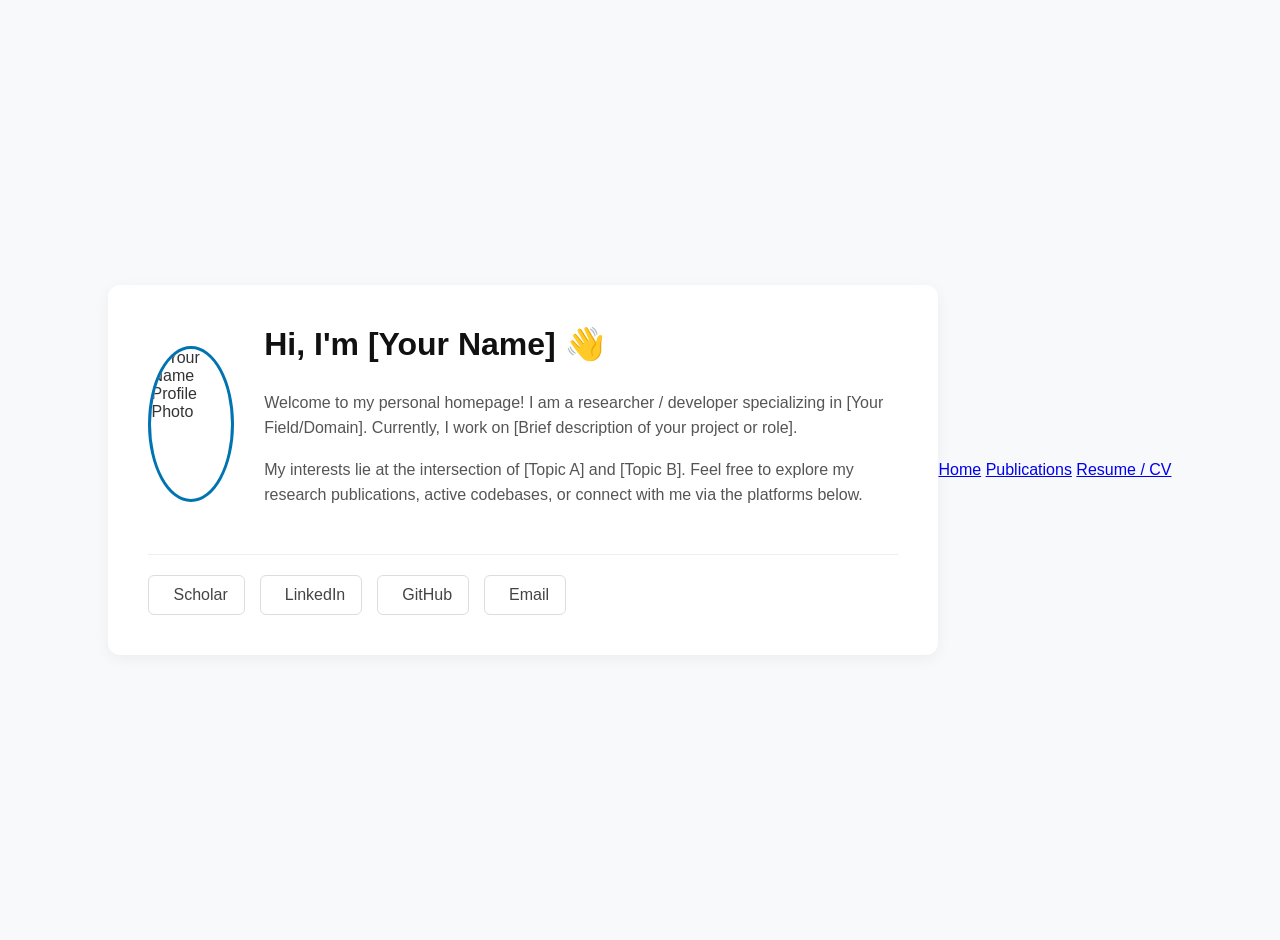
==== index.html @ 700766aa "index.html" ====
<!DOCTYPE html>
<html lang="en">
<head>
    <meta charset="UTF-8">
    <meta name="viewport" content="width=device-width, initial-scale=1.0">
    <title>Your Name - Home</title>
    <link rel="stylesheet" href="style.css">
    <!-- Font Awesome for modern social icons -->
    <link rel="stylesheet" href="https://cloudflare.com">
</head>
<body>

    <main class="profile-container">
        <!-- Profile Header: Photo and About Me Info -->
        <header class="profile-header">
            <img src="profile.jpg" alt="Your Name Profile Photo" class="profile-photo">
            
            <section class="about-me">
                <h1>Hi, I'm [Your Name] 👋</h1>
                <p>Welcome to my personal homepage! I am a researcher / developer specializing in [Your Field/Domain]. Currently, I work on [Brief description of your project or role].</p>
                <p>My interests lie at the intersection of [Topic A] and [Topic B]. Feel free to explore my research publications, active codebases, or connect with me via the platforms below.</p>
            </section>
        </header>

        <!-- Dynamic Icon Links -->
        <footer class="profile-links">
            <a href="https://google.com" target="_blank" rel="noopener" aria-label="Google Scholar">
                <i class="fa-solid fa-graduation-cap"></i> Scholar
            </a>
            <a href="https://linkedin.com" target="_blank" rel="noopener" aria-label="LinkedIn">
                <i class="fa-brands fa-linkedin"></i> LinkedIn
            </a>
            <a href="https://github.com" target="_blank" rel="noopener" aria-label="GitHub">
                <i class="fa-brands fa-github"></i> GitHub
            </a>
            <a href="mailto:your.email@example.com" aria-label="Email">
                <i class="fa-solid fa-envelope"></i> Email
            </a>
        </footer>
    </main>

</body>
    <nav class="navbar">
    <a href="index.html">Home</a>
    <a href="publications.html">Publications</a>
    <a href="resume.html">Resume / CV</a>
</nav>
</html>
---- style.css ----
/* Base Page Setup */
body {
    font-family: -apple-system, BlinkMacSystemFont, "Segoe UI", Roboto, sans-serif;
    background-color: #f8f9fa;
    color: #333;
    display: flex;
    justify-content: center;
    align-items: center;
    min-height: 100vh;
    margin: 0;
    padding: 20px;
}

/* Card Container */
.profile-container {
    background: #ffffff;
    max-width: 750px;
    width: 100%;
    padding: 40px;
    border-radius: 12px;
    box-shadow: 0 4px 15px rgba(0, 0, 0, 0.05);
}

/* Responsive Layout: Photo next to text */
.profile-header {
    display: flex;
    gap: 30px;
    align-items: center;
    margin-bottom: 30px;
}

/* Circular Profile Photo */
.profile-photo {
    width: 150px;
    height: 150px;
    border-radius: 50%;
    object-fit: cover;
    border: 3px solid #0073b1;
}

/* Text Formatting */
.about-me h1 {
    margin-top: 0;
    font-size: 2rem;
    color: #111;
}

.about-me p {
    line-height: 1.6;
    color: #555;
}

/* Link Row Layout */
.profile-links {
    display: flex;
    flex-wrap: wrap;
    gap: 15px;
    border-top: 1px solid #eee;
    padding-top: 20px;
}

/* Stylized Button-like Links */
.profile-links a {
    display: inline-flex;
    align-items: center;
    gap: 8px;
    text-decoration: none;
    color: #444;
    font-weight: 500;
    padding: 10px 16px;
    border: 1px solid #ddd;
    border-radius: 6px;
    transition: all 0.2s ease-in-out;
}

/* Hover States */
.profile-links a:hover {
    background-color: #f0f0f0;
    border-color: #bbb;
    transform: translateY(-2px);
}

/* Responsive adjustments for mobile screens */
@media (max-width: 600px) {
    .profile-header {
        flex-direction: column;
        text-align: center;
    }
    .profile-links {
        justify-content: center;
    }
}
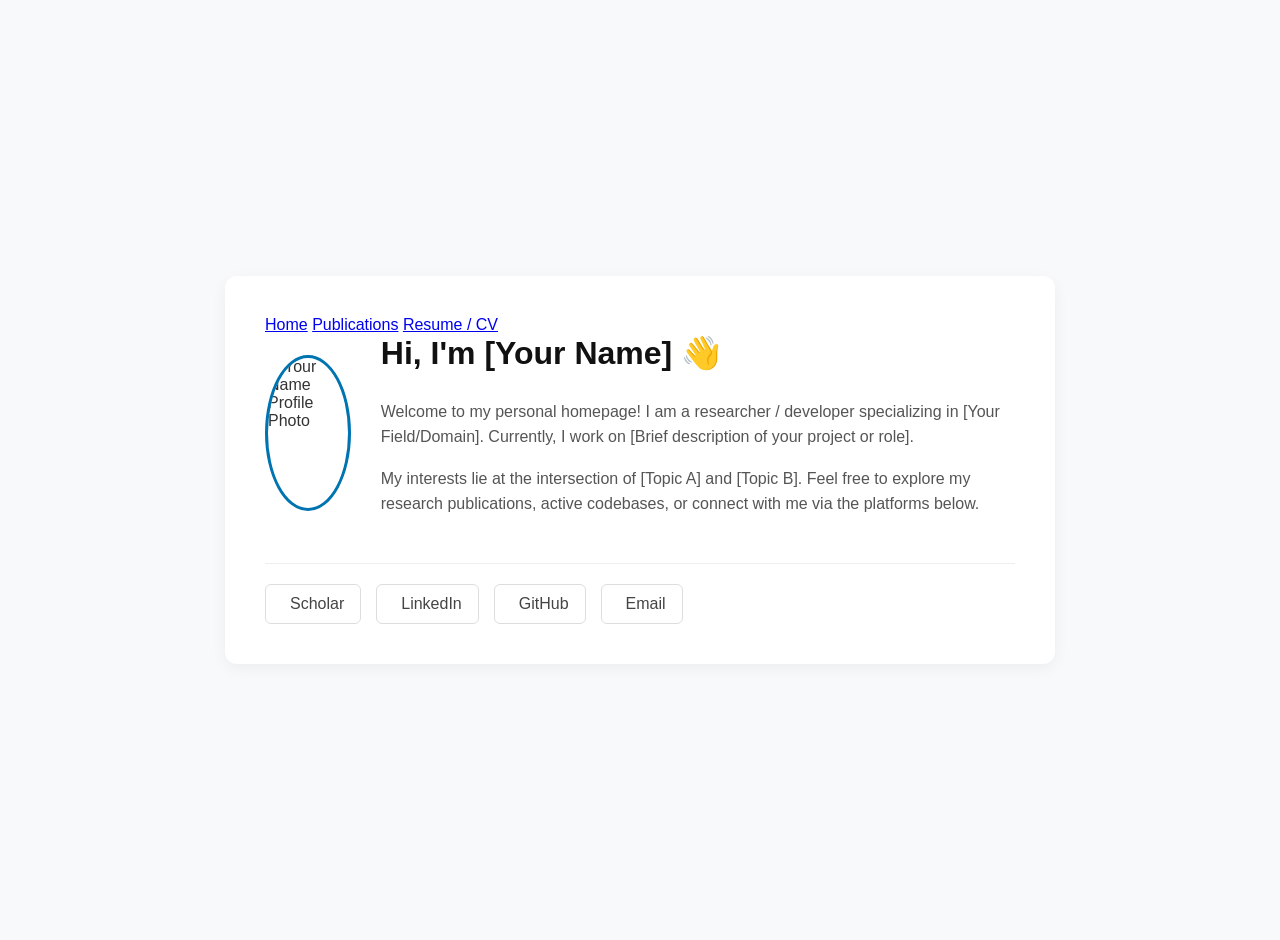
==== commit af5c5698: "index.html" ====
--- a/index.html
+++ b/index.html
@@ -11,6 +11,11 @@
 <body>
 
     <main class="profile-container">
+        <nav class="navbar">
+            <a href="index.html" class="active">Home</a>
+            <a href="publications.html">Publications</a>
+            <a href="resume.html">Resume / CV</a>
+        </nav>
         <!-- Profile Header: Photo and About Me Info -->
         <header class="profile-header">
             <img src="profile.jpg" alt="Your Name Profile Photo" class="profile-photo">
@@ -40,9 +45,4 @@
     </main>
 
 </body>
-    <nav class="navbar">
-    <a href="index.html">Home</a>
-    <a href="publications.html">Publications</a>
-    <a href="resume.html">Resume / CV</a>
-</nav>
 </html>
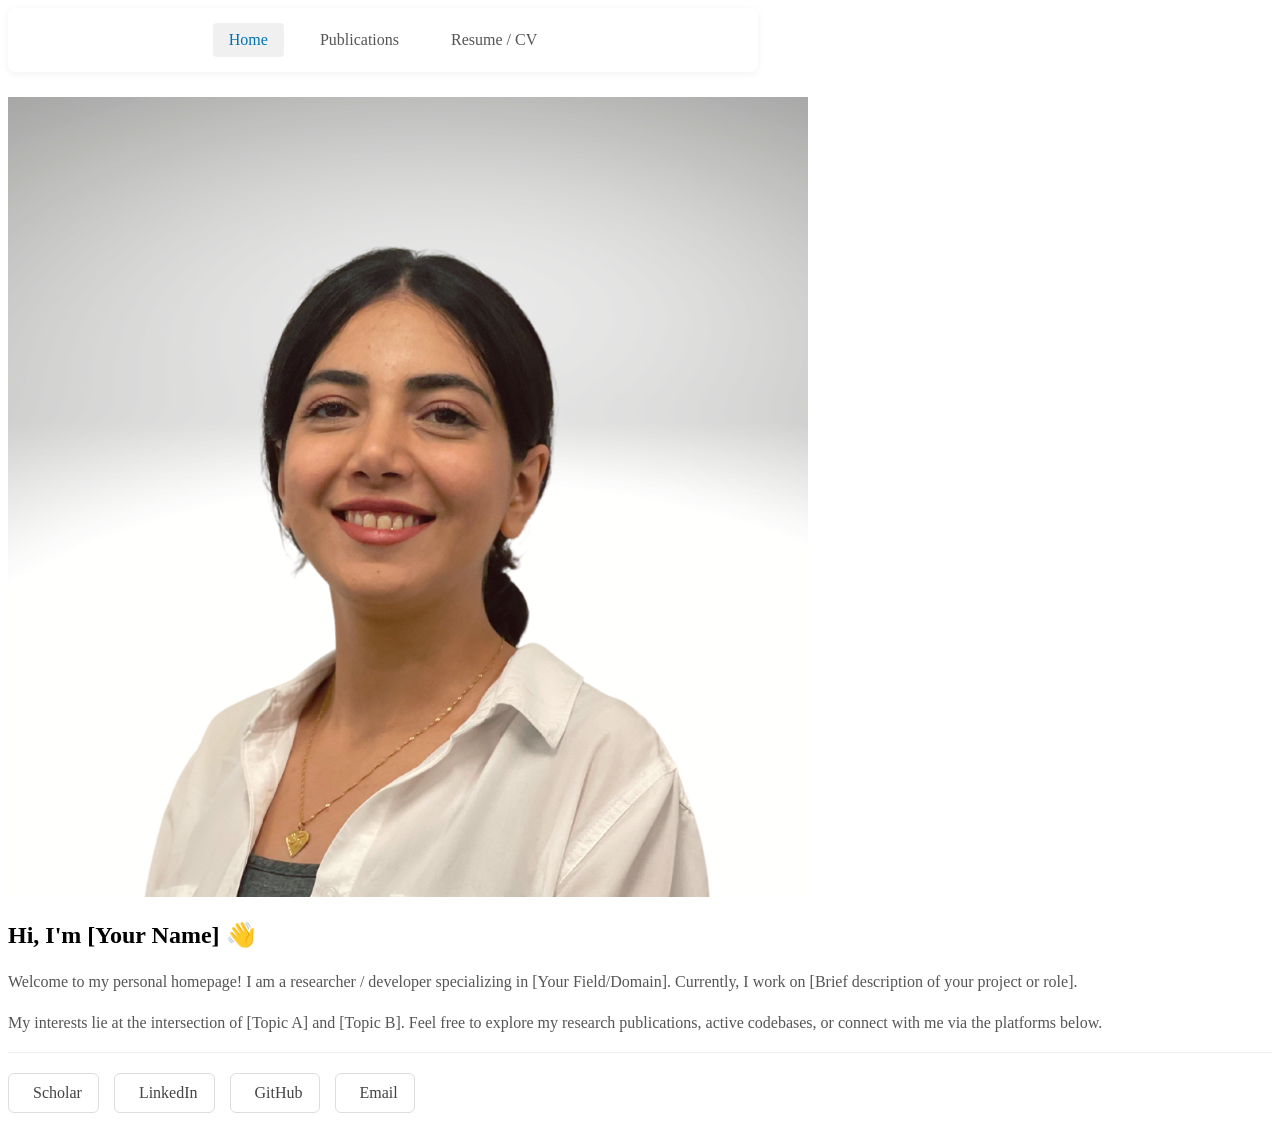
==== commit 08ce5233: "index.html" ====
--- a/index.html
+++ b/index.html
@@ -18,7 +18,7 @@
         </nav>
         <!-- Profile Header: Photo and About Me Info -->
         <header class="profile-header">
-            <img src="profile.jpg" alt="Your Name Profile Photo" class="profile-photo">
+            <img src="assets/headshot.png" alt="Your Name Profile Photo" class="profile-photo">
             
             <section class="about-me">
                 <h1>Hi, I'm [Your Name] 👋</h1>
--- a/style.css
+++ b/style.css
@@ -1,39 +1,103 @@
-/* Base Page Setup */
-body {
-    font-family: -apple-system, BlinkMacSystemFont, "Segoe UI", Roboto, sans-serif;
-    background-color: #f8f9fa;
-    color: #333;
+/* Navigation Bar Styling */
+.navbar {
     display: flex;
     justify-content: center;
-    align-items: center;
-    min-height: 100vh;
-    margin: 0;
-    padding: 20px;
+    gap: 20px;
+    background: #ffffff;
+    padding: 15px;
+    margin-bottom: 25px;
+    border-radius: 8px;
+    box-shadow: 0 2px 8px rgba(0, 0, 0, 0.05);
+    width: 100%;
+    max-width: 750px;
+    box-sizing: border-box;
 }
 
-/* Card Container */
-.profile-container {
-    background: #ffffff;
-    max-width: 750px;
-    width: 100%;
-    padding: 40px;
-    border-radius: 12px;
-    box-shadow: 0 4px 15px rgba(0, 0, 0, 0.05);
+.navbar a {
+    text-decoration: none;
+    color: #555;
+    font-weight: 500;
+    padding: 8px 16px;
+    border-radius: 4px;
+    transition: background 0.2s;
 }
 
-/* Responsive Layout: Photo next to text */
-.profile-header {
-    display: flex;
-    gap: 30px;
-    align-items: center;
-    margin-bottom: 30px;
+.navbar a:hover, .navbar a.active {
+    background-color: #f0f0f0;
+    color: #0073b1;
 }
 
-/* Circular Profile Photo */
-.profile-photo {
-    width: 150px;
-    height: 150px;
-    border-radius: 50%;
+/* Page Titles */
+.page-title {
+    margin-top: 0;
+    margin-bottom: 20px;
+    border-bottom: 2px solid #0073b1;
+    padding-bottom: 8px;
+    font-size: 1.8rem;
+}
+
+/* Publications List */
+.pub-list {
+    list-style: none;
+    padding: 0;
+}
+
+.pub-item {
+    margin-bottom: 25px;
+    padding-bottom: 15px;
+    border-bottom: 1px dashed #eee;
+}
+
+.pub-title {
+    font-weight: 600;
+    color: #111;
+    font-size: 1.1rem;
+    margin: 0 0 5px 0;
+}
+
+.pub-authors {
+    color: #555;
+    font-size: 0.95rem;
+    margin: 0 0 5px 0;
+}
+
+.pub-authors strong {
+    color: #000; /* Bold your own name */
+}
+
+.pub-venue {
+    font-style: italic;
+    color: #666;
+    font-size: 0.95rem;
+}
+
+.pub-links {
+    margin-top: 8px;
+}
+
+.pub-links a {
+    font-size: 0.85rem;
+    text-decoration: none;
+    color: #0073b1;
+    margin-right: 12px;
+    border: 1px solid #0073b1;
+    padding: 2px 8px;
+    border-radius: 4px;
+}
+
+.pub-links a:hover {
+    background: #0073b1;
+    color: #fff;
+}
+
+/* Resume/CV Viewer Wrapper */
+.resume-viewer {
+    width: 100%;
+    height: 600px;
+    border: 1px solid #ddd;
+    border-radius: 6px;
+    margin-top: 15px;
+}
     object-fit: cover;
     border: 3px solid #0073b1;
 }
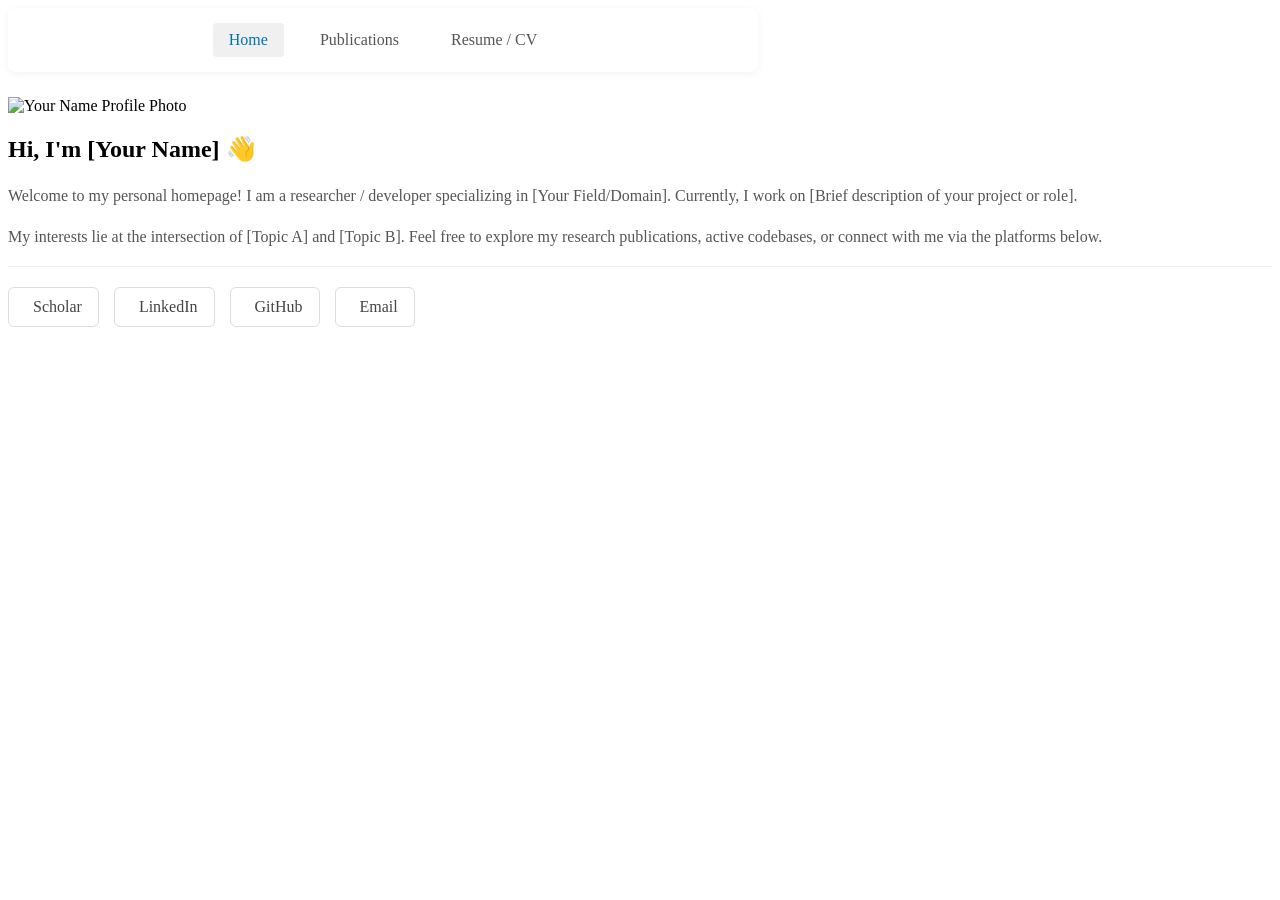
==== commit 4e2b396f: "index.html" ====
--- a/index.html
+++ b/index.html
@@ -11,23 +11,24 @@
 <body>
 
     <main class="profile-container">
+        <!-- Top Navigation -->
         <nav class="navbar">
             <a href="index.html" class="active">Home</a>
             <a href="publications.html">Publications</a>
             <a href="resume.html">Resume / CV</a>
         </nav>
-        <!-- Profile Header: Photo and About Me Info -->
-        <header class="profile-header">
-            <img src="assets/headshot.png" alt="Your Name Profile Photo" class="profile-photo">
-            
-            <section class="about-me">
-                <h1>Hi, I'm [Your Name] 👋</h1>
-                <p>Welcome to my personal homepage! I am a researcher / developer specializing in [Your Field/Domain]. Currently, I work on [Brief description of your project or role].</p>
-                <p>My interests lie at the intersection of [Topic A] and [Topic B]. Feel free to explore my research publications, active codebases, or connect with me via the platforms below.</p>
-            </section>
-        </header>
 
-        <!-- Dynamic Icon Links -->
+        <!-- Profile Photo (Small, circular, top-left aligned) -->
+        <img src="profile.jpg" alt="Your Name Profile Photo" class="profile-photo">
+        
+        <!-- About Me Section -->
+        <section class="about-me">
+            <h1>Hi, I'm [Your Name] 👋</h1>
+            <p>Welcome to my personal homepage! I am a researcher / developer specializing in [Your Field/Domain]. Currently, I work on [Brief description of your project or role].</p>
+            <p>My interests lie at the intersection of [Topic A] and [Topic B]. Feel free to explore my research publications, active codebases, or connect with me via the platforms below.</p>
+        </section>
+
+        <!-- Social & Academic Links -->
         <footer class="profile-links">
             <a href="https://google.com" target="_blank" rel="noopener" aria-label="Google Scholar">
                 <i class="fa-solid fa-graduation-cap"></i> Scholar
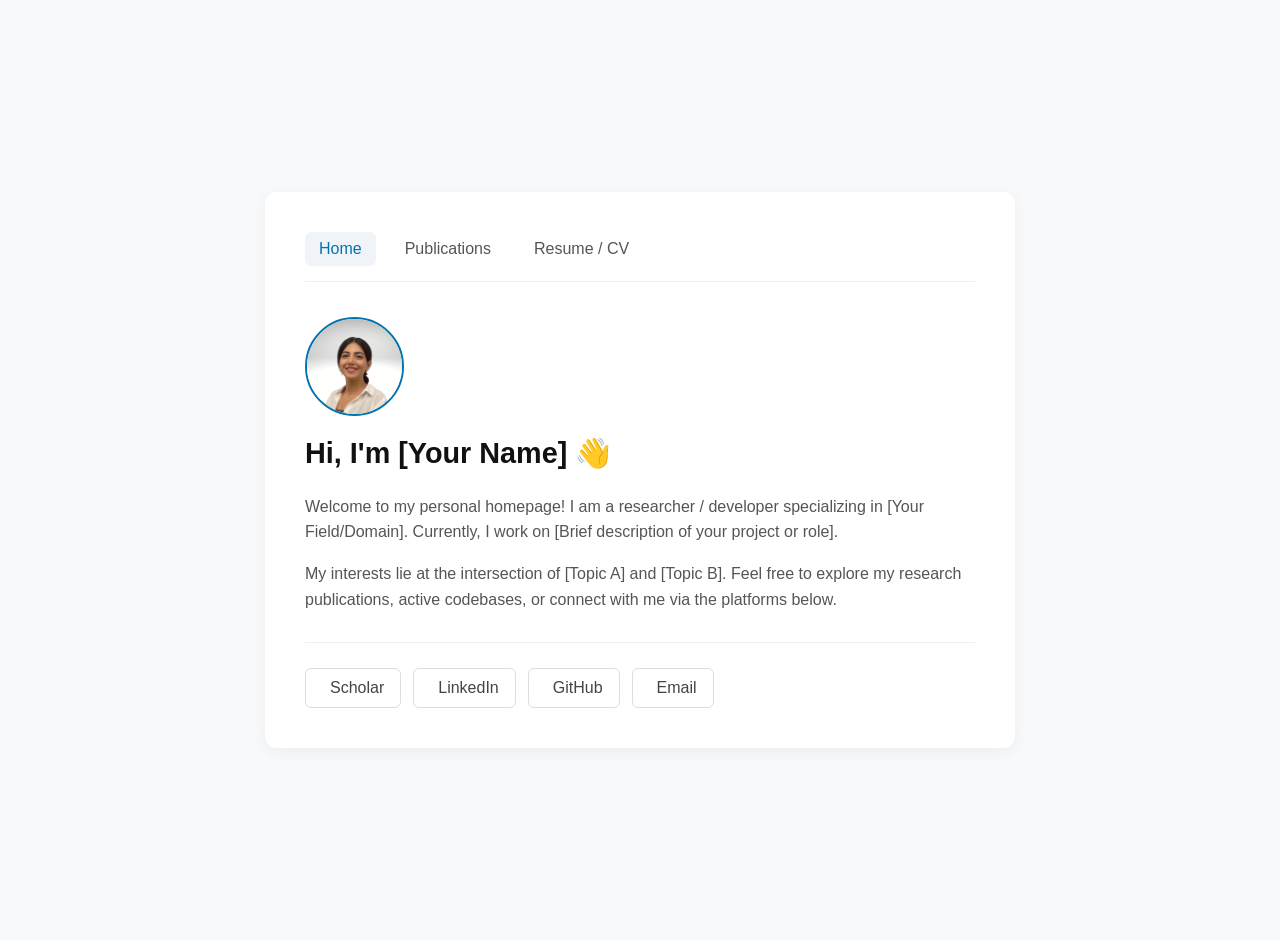
==== commit 055b3630: "index.html" ====
--- a/index.html
+++ b/index.html
@@ -19,7 +19,7 @@
         </nav>
 
         <!-- Profile Photo (Small, circular, top-left aligned) -->
-        <img src="profile.jpg" alt="Your Name Profile Photo" class="profile-photo">
+        <img src="assets/headshot.png" alt="Your Name Profile Photo" class="profile-photo">
         
         <!-- About Me Section -->
         <section class="about-me">
--- a/style.css
+++ b/style.css
@@ -1,111 +1,72 @@
-/* Navigation Bar Styling */
+/* Base Page Setup */
+body {
+    font-family: -apple-system, BlinkMacSystemFont, "Segoe UI", Roboto, sans-serif;
+    background-color: #f8f9fa;
+    color: #333;
+    display: flex;
+    justify-content: center;
+    align-items: center;
+    min-height: 100vh;
+    margin: 0;
+    padding: 20px;
+}
+
+/* Card Container */
+.profile-container {
+    background: #ffffff;
+    max-width: 750px;
+    width: 100%;
+    padding: 40px;
+    border-radius: 12px;
+    box-shadow: 0 4px 15px rgba(0, 0, 0, 0.05);
+    box-sizing: border-box;
+}
+
+/* Shared Navigation Bar Styling */
 .navbar {
     display: flex;
-    justify-content: center;
-    gap: 20px;
-    background: #ffffff;
-    padding: 15px;
-    margin-bottom: 25px;
-    border-radius: 8px;
-    box-shadow: 0 2px 8px rgba(0, 0, 0, 0.05);
-    width: 100%;
-    max-width: 750px;
-    box-sizing: border-box;
+    justify-content: flex-start; /* Aligns menu links to the left */
+    gap: 15px;
+    margin-bottom: 35px;
+    border-bottom: 1px solid #eee;
+    padding-bottom: 15px;
 }
 
 .navbar a {
     text-decoration: none;
     color: #555;
     font-weight: 500;
-    padding: 8px 16px;
-    border-radius: 4px;
-    transition: background 0.2s;
+    padding: 8px 14px;
+    border-radius: 6px;
+    transition: all 0.2s ease-in-out;
 }
 
 .navbar a:hover, .navbar a.active {
-    background-color: #f0f0f0;
+    background-color: #f0f4f8;
     color: #0073b1;
 }
 
-/* Page Titles */
-.page-title {
-    margin-top: 0;
-    margin-bottom: 20px;
-    border-bottom: 2px solid #0073b1;
-    padding-bottom: 8px;
-    font-size: 1.8rem;
-}
-
-/* Publications List */
-.pub-list {
-    list-style: none;
-    padding: 0;
-}
-
-.pub-item {
-    margin-bottom: 25px;
-    padding-bottom: 15px;
-    border-bottom: 1px dashed #eee;
-}
-
-.pub-title {
-    font-weight: 600;
-    color: #111;
-    font-size: 1.1rem;
-    margin: 0 0 5px 0;
-}
-
-.pub-authors {
-    color: #555;
-    font-size: 0.95rem;
-    margin: 0 0 5px 0;
-}
-
-.pub-authors strong {
-    color: #000; /* Bold your own name */
-}
-
-.pub-venue {
-    font-style: italic;
-    color: #666;
-    font-size: 0.95rem;
-}
-
-.pub-links {
-    margin-top: 8px;
-}
-
-.pub-links a {
-    font-size: 0.85rem;
-    text-decoration: none;
-    color: #0073b1;
-    margin-right: 12px;
-    border: 1px solid #0073b1;
-    padding: 2px 8px;
-    border-radius: 4px;
-}
-
-.pub-links a:hover {
-    background: #0073b1;
-    color: #fff;
-}
-
-/* Resume/CV Viewer Wrapper */
-.resume-viewer {
-    width: 100%;
-    height: 600px;
-    border: 1px solid #ddd;
-    border-radius: 6px;
-    margin-top: 15px;
-}
-    object-fit: cover;
-    border: 3px solid #0073b1;
+/* Small, Circular Profile Image (Top-Left) */
+.profile-photo {
+    width: 95px;                  /* Compact size */
+    height: 95px;                 /* Must match width exactly for a perfect circle */
+    border-radius: 50%;           /* Clips corners into a circle */
+    object-fit: cover;            /* Prevents image from stretching or squishing */
+    display: block;
+    margin: 0 auto 20px 0;        /* Aligns to the far left; creates bottom spacing */
+    border: 2px solid #0073b1;    /* Professional theme color accent line */
+    background-color: #eee;       /* Fallback background if photo loads slowly */
 }
 
 /* Text Formatting */
+.about-me {
+    text-align: left;
+    margin-bottom: 30px;
+}
+
 .about-me h1 {
     margin-top: 0;
-    font-size: 2rem;
+    font-size: 1.8rem;
     color: #111;
 }
 
@@ -118,12 +79,12 @@
 .profile-links {
     display: flex;
     flex-wrap: wrap;
-    gap: 15px;
+    gap: 12px;
     border-top: 1px solid #eee;
-    padding-top: 20px;
+    padding-top: 25px;
 }
 
-/* Stylized Button-like Links */
+/* Button-style Links */
 .profile-links a {
     display: inline-flex;
     align-items: center;
@@ -137,20 +98,25 @@
     transition: all 0.2s ease-in-out;
 }
 
-/* Hover States */
+/* Link Hover Animation */
 .profile-links a:hover {
-    background-color: #f0f0f0;
+    background-color: #f8f9fa;
     border-color: #bbb;
     transform: translateY(-2px);
+    color: #0073b1;
 }
 
-/* Responsive adjustments for mobile screens */
+/* Mobile Screens Adjustments */
 @media (max-width: 600px) {
-    .profile-header {
-        flex-direction: column;
-        text-align: center;
+    .profile-container {
+        padding: 25px;
     }
-    .profile-links {
+    .navbar {
         justify-content: center;
+        gap: 5px;
+    }
+    .navbar a {
+        padding: 6px 10px;
+        font-size: 0.9rem;
     }
 }
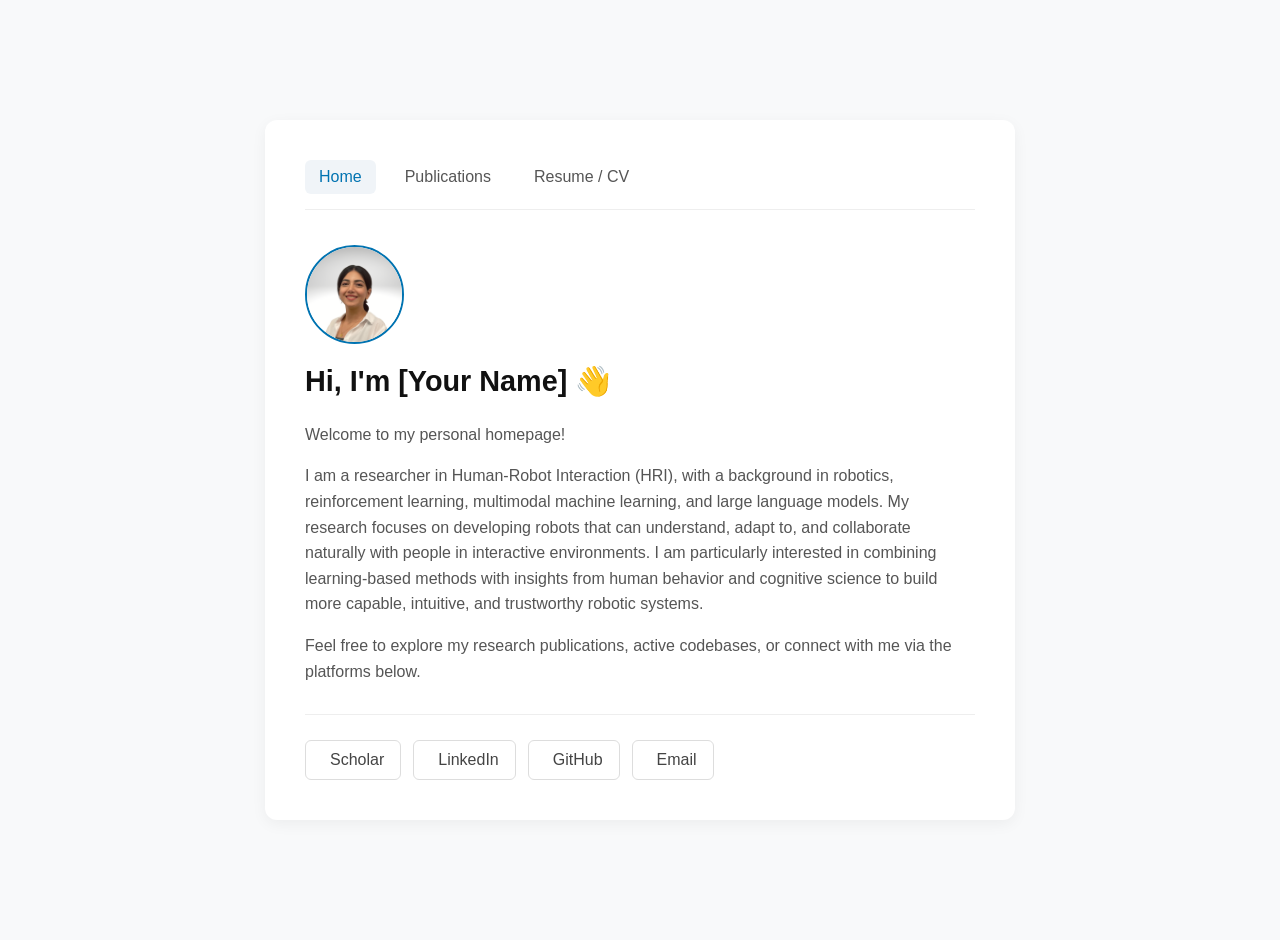
==== commit 10b9c063: "index.html" ====
--- a/index.html
+++ b/index.html
@@ -24,22 +24,24 @@
         <!-- About Me Section -->
         <section class="about-me">
             <h1>Hi, I'm [Your Name] 👋</h1>
-            <p>Welcome to my personal homepage! I am a researcher / developer specializing in [Your Field/Domain]. Currently, I work on [Brief description of your project or role].</p>
-            <p>My interests lie at the intersection of [Topic A] and [Topic B]. Feel free to explore my research publications, active codebases, or connect with me via the platforms below.</p>
+            <p>Welcome to my personal homepage!</p>
+            <p>I am a researcher in Human-Robot Interaction (HRI), with a background in robotics, reinforcement learning, multimodal machine learning, and large language models. My research focuses on developing robots that can understand, adapt to, and collaborate naturally with people in interactive environments. I am particularly interested in combining learning-based methods with insights from human behavior and cognitive science to build more capable, intuitive, and trustworthy robotic systems.</p>
+
+            <p>Feel free to explore my research publications, active codebases, or connect with me via the platforms below.</p>
         </section>
 
         <!-- Social & Academic Links -->
         <footer class="profile-links">
-            <a href="https://google.com" target="_blank" rel="noopener" aria-label="Google Scholar">
+            <a href="https://scholar.google.com/citations?user=HGGc_hkAAAAJ&hl=en" target="_blank" rel="noopener" aria-label="Google Scholar">
                 <i class="fa-solid fa-graduation-cap"></i> Scholar
             </a>
-            <a href="https://linkedin.com" target="_blank" rel="noopener" aria-label="LinkedIn">
+            <a href="https://www.linkedin.com/in/ava-mehri-18271520a/" target="_blank" rel="noopener" aria-label="LinkedIn">
                 <i class="fa-brands fa-linkedin"></i> LinkedIn
             </a>
-            <a href="https://github.com" target="_blank" rel="noopener" aria-label="GitHub">
+            <a href="https://github.com/Ava-Mehri" target="_blank" rel="noopener" aria-label="GitHub">
                 <i class="fa-brands fa-github"></i> GitHub
             </a>
-            <a href="mailto:your.email@example.com" aria-label="Email">
+            <a href="mailto:amehri2@uic.edu.com" aria-label="Email">
                 <i class="fa-solid fa-envelope"></i> Email
             </a>
         </footer>
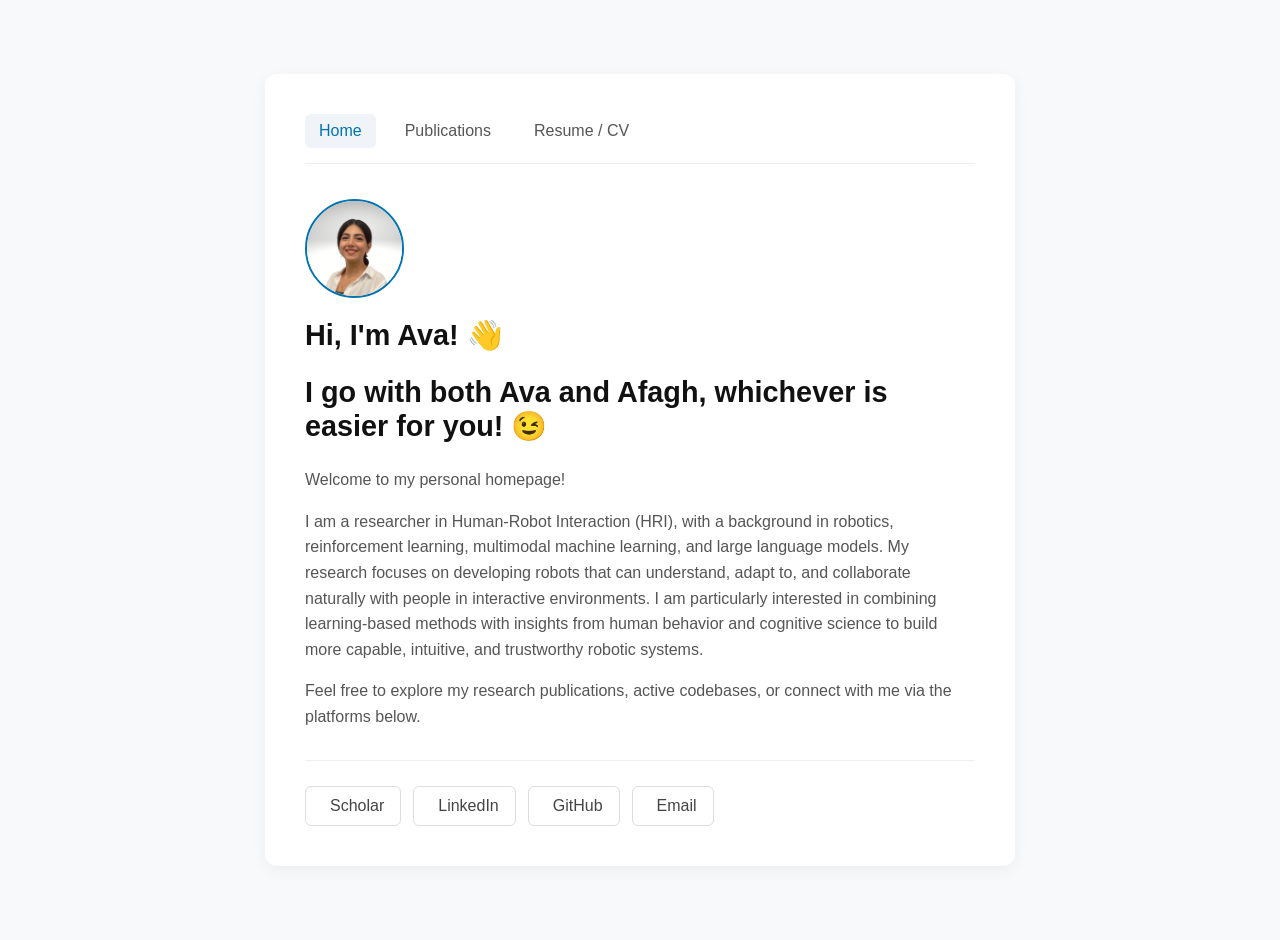
==== commit af8db8a6: "index.html" ====
--- a/index.html
+++ b/index.html
@@ -23,7 +23,8 @@
         
         <!-- About Me Section -->
         <section class="about-me">
-            <h1>Hi, I'm [Your Name] 👋</h1>
+            <h1>Hi, I'm Ava! 👋</h1>
+            <h1>I go with both Ava and Afagh, whichever is easier for you! &#x1F609</h1>
             <p>Welcome to my personal homepage!</p>
             <p>I am a researcher in Human-Robot Interaction (HRI), with a background in robotics, reinforcement learning, multimodal machine learning, and large language models. My research focuses on developing robots that can understand, adapt to, and collaborate naturally with people in interactive environments. I am particularly interested in combining learning-based methods with insights from human behavior and cognitive science to build more capable, intuitive, and trustworthy robotic systems.</p>
 
